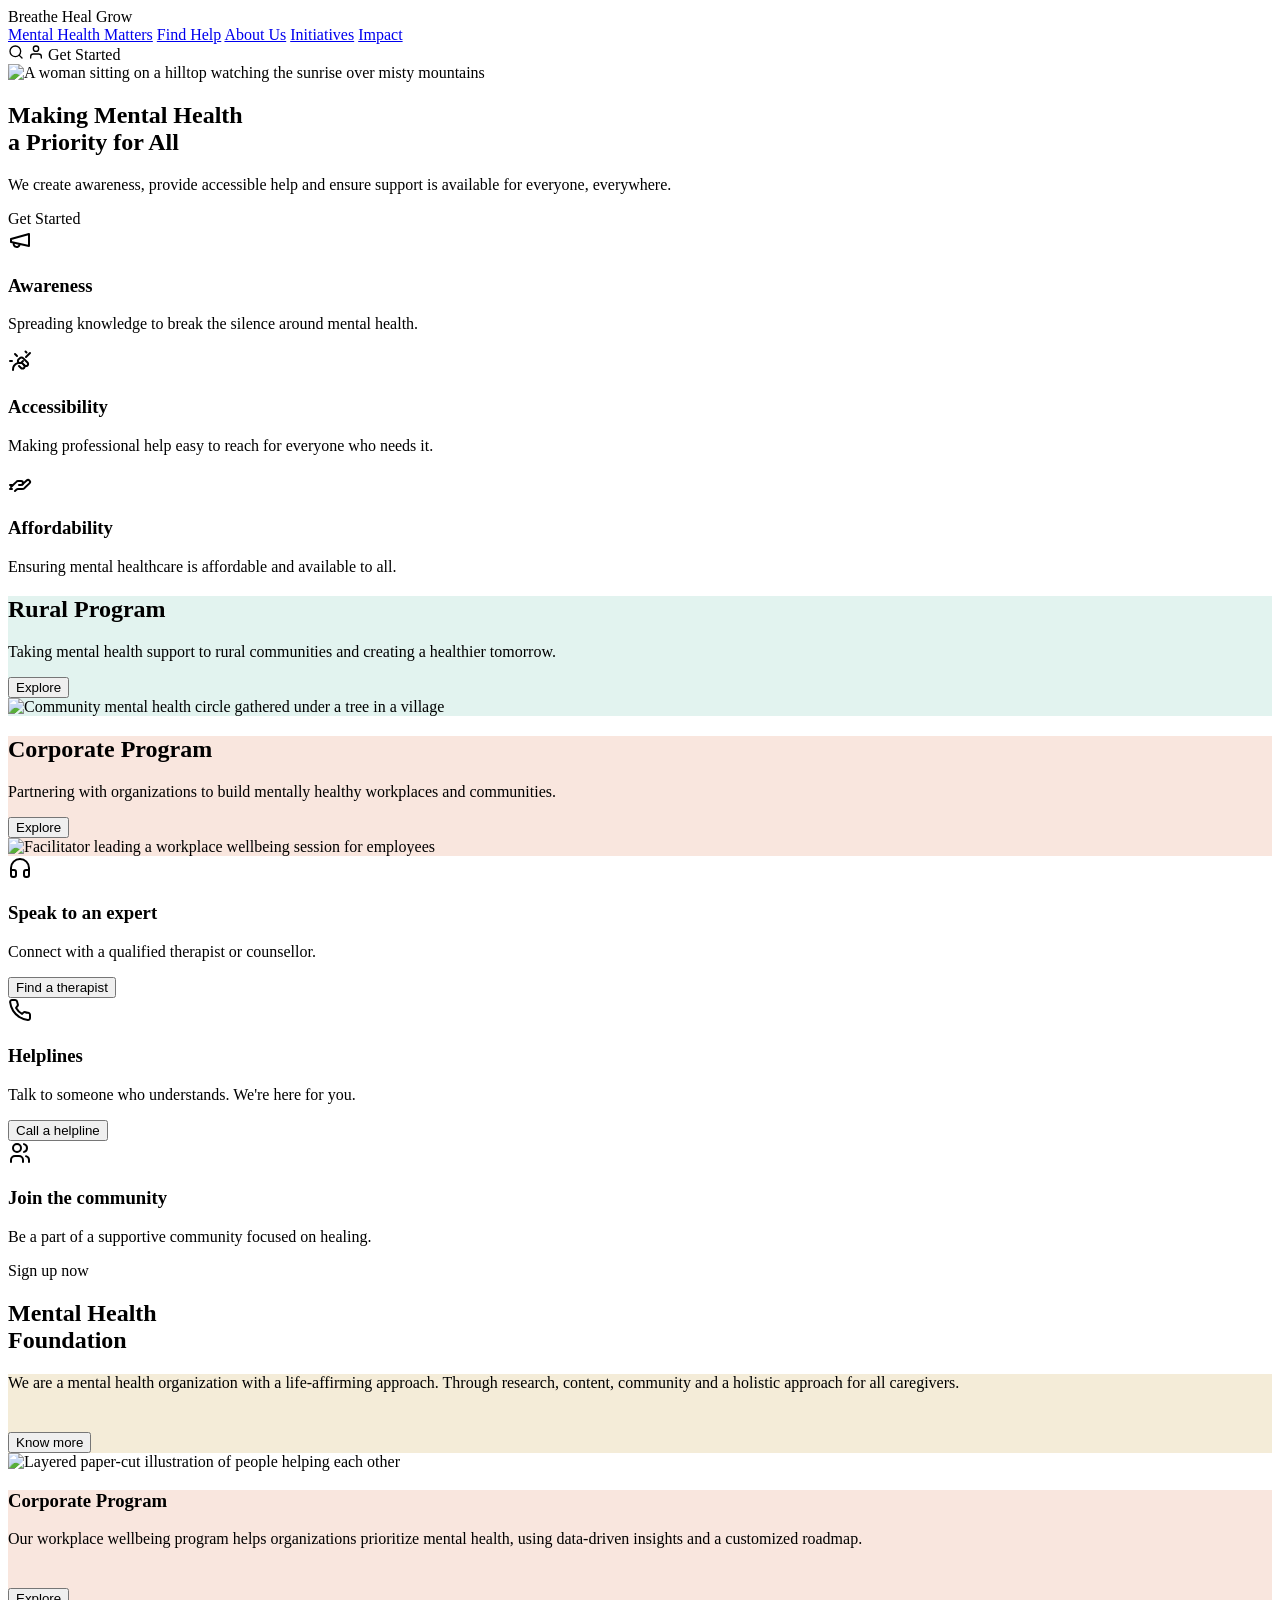
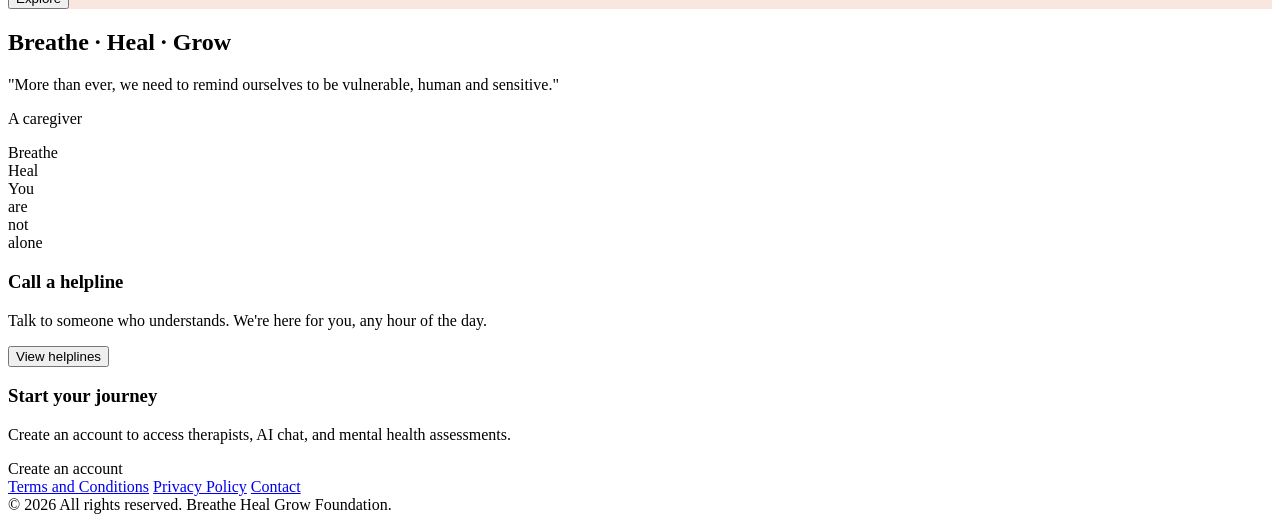
==== src/main/resources/templates/index.html @ 5e3dc205 "added service and controller for landing page and auth" ====
<!DOCTYPE html>
<html lang="en" xmlns:th="http://www.thymeleaf.org">
<head>
  <meta charset="UTF-8" />
  <meta name="viewport" content="width=device-width, initial-scale=1.0" />
  <title>Breathe Heal Grow — Making Mental Health a Priority for All</title>
  <meta name="description" content="Awareness, accessible help and affordable care. Find a therapist, access helplines and take mental health assessments." />
  <link rel="stylesheet" th:href="@{/css/styles.css}" />
</head>
<body>

  <!-- ===== HEADER ===== -->
  <header class="site-header">
    <div class="site-header__inner">
      <a th:href="@{/}" class="wordmark" aria-label="Breathe Heal Grow home">
        <span>Breathe</span>
        <span>Heal</span>
        <span>Grow</span>
      </a>

      <nav class="site-nav">
        <a href="#">Mental Health Matters</a>
        <a href="#">Find Help</a>
        <a href="#">About Us</a>
        <a href="#">Initiatives</a>
        <a href="#">Impact</a>
      </nav>

      <div class="header-actions">
        <svg class="header-icon" xmlns="http://www.w3.org/2000/svg" width="16" height="16" viewBox="0 0 24 24" fill="none" stroke="currentColor" stroke-width="2" stroke-linecap="round" stroke-linejoin="round"><circle cx="11" cy="11" r="8"/><line x1="21" y1="21" x2="16.65" y2="16.65"/></svg>
        <a th:href="@{/auth}" aria-label="Login or register">
          <svg class="header-icon" xmlns="http://www.w3.org/2000/svg" width="16" height="16" viewBox="0 0 24 24" fill="none" stroke="currentColor" stroke-width="2" stroke-linecap="round" stroke-linejoin="round"><path d="M20 21v-2a4 4 0 0 0-4-4H8a4 4 0 0 0-4 4v2"/><circle cx="12" cy="7" r="4"/></svg>
        </a>
        <a th:href="@{/auth}" class="btn btn-coral">Get Started</a>
      </div>
    </div>
  </header>

  <!-- ===== TOAST (flash messages) ===== -->
  <div th:if="${success}" class="toast toast--success show" th:text="${success}"></div>

  <!-- ===== HERO ===== -->
  <section class="hero">
    <img th:src="@{/images/hero-calm.jpg}" alt="A woman sitting on a hilltop watching the sunrise over misty mountains" class="hero__img" />
    <div class="hero__overlay"></div>
    <div class="hero__content">
      <div class="container">
        <div class="hero__text fade-up">
          <h1 class="hero__title">Making Mental Health<br/>a Priority for All</h1>
          <p class="hero__desc">We create awareness, provide accessible help and ensure support is available for everyone, everywhere.</p>
          <a th:href="@{/auth}" class="btn btn-coral hero__cta">Get Started</a>
        </div>
      </div>
    </div>
  </section>

  <!-- ===== PILLARS ===== -->
  <section class="pillars">
    <div class="container">
      <div class="pillars__grid">
        <div class="pillar fade-up fade-up-d1">
          <span class="pillar__icon bg-mint text-teal">
            <svg xmlns="http://www.w3.org/2000/svg" width="24" height="24" viewBox="0 0 24 24" fill="none" stroke="currentColor" stroke-width="2" stroke-linecap="round" stroke-linejoin="round"><path d="m3 11 18-5v12L3 14v-3z"/><path d="M11.6 16.8a3 3 0 1 1-5.8-1.6"/></svg>
          </span>
          <div>
            <h3 class="eyebrow text-teal pillar__title">Awareness</h3>
            <p class="pillar__body">Spreading knowledge to break the silence around mental health.</p>
          </div>
        </div>

        <div class="pillar fade-up fade-up-d2">
          <span class="pillar__icon bg-blush text-coral">
            <svg xmlns="http://www.w3.org/2000/svg" width="24" height="24" viewBox="0 0 24 24" fill="none" stroke="currentColor" stroke-width="2" stroke-linecap="round" stroke-linejoin="round"><path d="m11 17 2 2a1 1 0 1 0 3-3"/><path d="m14 14 2.5 2.5a1 1 0 1 0 3-3l-3.88-3.88a3 3 0 0 0-4.24 0l-.88.88a1 1 0 1 0 3 3l1.5-1.5"/><path d="m18 8 4-4"/><path d="m17.5 2.5 1 1"/><path d="M2 12h2"/><path d="m7 5 2 2"/><path d="M5 21a7 7 0 0 1 5-7"/></svg>
          </span>
          <div>
            <h3 class="eyebrow text-coral pillar__title">Accessibility</h3>
            <p class="pillar__body">Making professional help easy to reach for everyone who needs it.</p>
          </div>
        </div>

        <div class="pillar fade-up fade-up-d3">
          <span class="pillar__icon bg-sand text-gold">
            <svg xmlns="http://www.w3.org/2000/svg" width="24" height="24" viewBox="0 0 24 24" fill="none" stroke="currentColor" stroke-width="2" stroke-linecap="round" stroke-linejoin="round"><path d="M11 14h2a2 2 0 1 0 0-4h-3c-.6 0-1.1.2-1.4.6L3 16"/><path d="m7 20 1.6-1.4c.3-.4.8-.6 1.4-.6h4c1.1 0 2.1-.4 2.8-1.2l4.6-4.4a2 2 0 0 0-2.75-2.91l-4.2 3.9"/><path d="M2 14h2"/><path d="M2 18h2"/></svg>
          </span>
          <div>
            <h3 class="eyebrow text-gold pillar__title">Affordability</h3>
            <p class="pillar__body">Ensuring mental healthcare is affordable and available to all.</p>
          </div>
        </div>
      </div>
    </div>
  </section>

  <!-- ===== PROGRAMS ===== -->
  <section class="programs">
    <div class="container">
      <div class="programs__grid">
        <article class="program-card" style="background-color: rgba(197,232,224,0.5);">
          <div class="program-card__body rule-teal">
            <h2 class="program-card__title text-teal">Rural Program</h2>
            <p class="program-card__desc">Taking mental health support to rural communities and creating a healthier tomorrow.</p>
            <button type="button" class="btn btn-teal program-card__cta">Explore</button>
          </div>
          <img th:src="@{/images/rural-program.jpg}" alt="Community mental health circle gathered under a tree in a village" class="program-card__img" loading="lazy" />
        </article>

        <article class="program-card" style="background-color: rgba(245,213,200,0.6);">
          <div class="program-card__body rule-coral">
            <h2 class="program-card__title text-coral">Corporate Program</h2>
            <p class="program-card__desc">Partnering with organizations to build mentally healthy workplaces and communities.</p>
            <button type="button" class="btn btn-coral program-card__cta">Explore</button>
          </div>
          <img th:src="@{/images/corporate-program.jpg}" alt="Facilitator leading a workplace wellbeing session for employees" class="program-card__img" loading="lazy" />
        </article>
      </div>
    </div>
  </section>

  <!-- ===== GET HELP BAND ===== -->
  <section class="help-band">
    <div class="container">
      <div class="help-band__grid">
        <div class="action-card">
          <span class="action-card__icon bg-mint text-teal">
            <svg xmlns="http://www.w3.org/2000/svg" width="24" height="24" viewBox="0 0 24 24" fill="none" stroke="currentColor" stroke-width="2" stroke-linecap="round" stroke-linejoin="round"><path d="M3 14h3a2 2 0 0 1 2 2v3a2 2 0 0 1-2 2H5a2 2 0 0 1-2-2v-7a9 9 0 0 1 18 0v7a2 2 0 0 1-2 2h-1a2 2 0 0 1-2-2v-3a2 2 0 0 1 2-2h3"/></svg>
          </span>
          <div>
            <h3 class="eyebrow text-teal action-card__title">Speak to an expert</h3>
            <p class="action-card__body">Connect with a qualified therapist or counsellor.</p>
            <button type="button" class="btn btn-teal action-card__cta">Find a therapist</button>
          </div>
        </div>

        <div class="action-card">
          <span class="action-card__icon bg-blush text-coral">
            <svg xmlns="http://www.w3.org/2000/svg" width="24" height="24" viewBox="0 0 24 24" fill="none" stroke="currentColor" stroke-width="2" stroke-linecap="round" stroke-linejoin="round"><path d="M22 16.92v3a2 2 0 0 1-2.18 2 19.79 19.79 0 0 1-8.63-3.07 19.5 19.5 0 0 1-6-6 19.79 19.79 0 0 1-3.07-8.67A2 2 0 0 1 4.11 2h3a2 2 0 0 1 2 1.72c.13.81.36 1.6.65 2.36a2 2 0 0 1-.45 2.11L8.09 9.91a16 16 0 0 0 6 6l1.27-1.27a2 2 0 0 1 2.11-.45c.76.29 1.55.52 2.36.65A2 2 0 0 1 22 16.92z"/></svg>
          </span>
          <div>
            <h3 class="eyebrow text-coral action-card__title">Helplines</h3>
            <p class="action-card__body">Talk to someone who understands. We're here for you.</p>
            <button type="button" class="btn btn-coral action-card__cta">Call a helpline</button>
          </div>
        </div>

        <div class="action-card">
          <span class="action-card__icon bg-sand text-gold">
            <svg xmlns="http://www.w3.org/2000/svg" width="24" height="24" viewBox="0 0 24 24" fill="none" stroke="currentColor" stroke-width="2" stroke-linecap="round" stroke-linejoin="round"><path d="M9 11a4 4 0 1 0 0-8 4 4 0 0 0 0 8z"/><path d="M3 21v-2a4 4 0 0 1 4-4h4a4 4 0 0 1 4 4v2"/><path d="M16 3.13a4 4 0 0 1 0 7.75"/><path d="M21 21v-2a4 4 0 0 0-3-3.85"/></svg>
          </span>
          <div>
            <h3 class="eyebrow text-gold action-card__title">Join the community</h3>
            <p class="action-card__body">Be a part of a supportive community focused on healing.</p>
            <a th:href="@{/auth}" class="btn btn-gold action-card__cta">Sign up now</a>
          </div>
        </div>
      </div>
    </div>
  </section>

  <!-- ===== FOUNDATION ===== -->
  <section class="foundation">
    <div class="container">
      <h2 class="foundation__title rule-coral">Mental Health<br/>Foundation</h2>
      <div class="foundation__grid">
        <div class="foundation__card" style="background-color: rgba(240,228,200,0.7);">
          <p>We are a mental health organization with a life-affirming approach. Through research, content, community and a holistic approach for all caregivers.</p>
          <button type="button" class="btn btn-coral" style="margin-top:1.5rem;">Know more</button>
        </div>
        <img th:src="@{/images/paper-community.jpg}" alt="Layered paper-cut illustration of people helping each other" class="foundation__img" loading="lazy" />
        <div class="foundation__card" style="background-color: rgba(245,213,200,0.6);">
          <h3>Corporate Program</h3>
          <p style="margin-top:0.75rem;">Our workplace wellbeing program helps organizations prioritize mental health, using data-driven insights and a customized roadmap.</p>
          <button type="button" class="btn btn-outline-coral" style="margin-top:1.5rem;">Explore</button>
        </div>
      </div>
    </div>
  </section>

  <!-- ===== QUOTE MOSAIC ===== -->
  <section>
    <div class="container">
      <h2 class="mosaic__heading">Breathe · Heal · Grow</h2>
    </div>
    <div class="mosaic__grid">
      <div class="mosaic__cell mosaic__cell--quote bg-teal">
        <p>"More than ever, we need to remind ourselves to be vulnerable, human and sensitive."</p>
        <p class="mosaic__author">A caregiver</p>
      </div>
      <div class="mosaic__cell bg-blush" style="align-items:flex-end;">
        <span class="mosaic__word">Breathe</span>
      </div>
      <div class="mosaic__cell bg-sky" style="align-items:center;justify-content:center;">
        <span class="mosaic__word">Heal</span>
      </div>
      <div class="mosaic__cell mosaic__cell--poem bg-sand">
        <span class="mosaic__word" style="color:var(--coral);align-self:center;">You<br/>are<br/>not<br/>alone</span>
      </div>
    </div>
  </section>

  <!-- ===== HELPLINE STRIP ===== -->
  <section class="helpline-strip">
    <div class="helpline-strip__left">
      <h3>Call a helpline</h3>
      <p>Talk to someone who understands. We're here for you, any hour of the day.</p>
      <button type="button" class="btn">View helplines</button>
    </div>
    <div class="helpline-strip__right">
      <h3 style="color:var(--coral);">Start your journey</h3>
      <p>Create an account to access therapists, AI chat, and mental health assessments.</p>
      <a th:href="@{/auth}" class="btn btn-coral" style="margin-top:1.5rem;">Create an account</a>
    </div>
  </section>

  <!-- ===== FOOTER ===== -->
  <footer>
    <div class="footer-links">
      <div class="footer-links__inner">
        <a href="#">Terms and Conditions</a>
        <a href="#">Privacy Policy</a>
        <a href="#">Contact</a>
      </div>
    </div>
    <div class="footer-bar">© 2026 All rights reserved. Breathe Heal Grow Foundation.</div>
  </footer>

  <!-- Auto-hide toast -->
  <script th:if="${success}">
    setTimeout(function() {
      document.querySelector('.toast').classList.remove('show');
    }, 3500);
  </script>

</body>
</html>
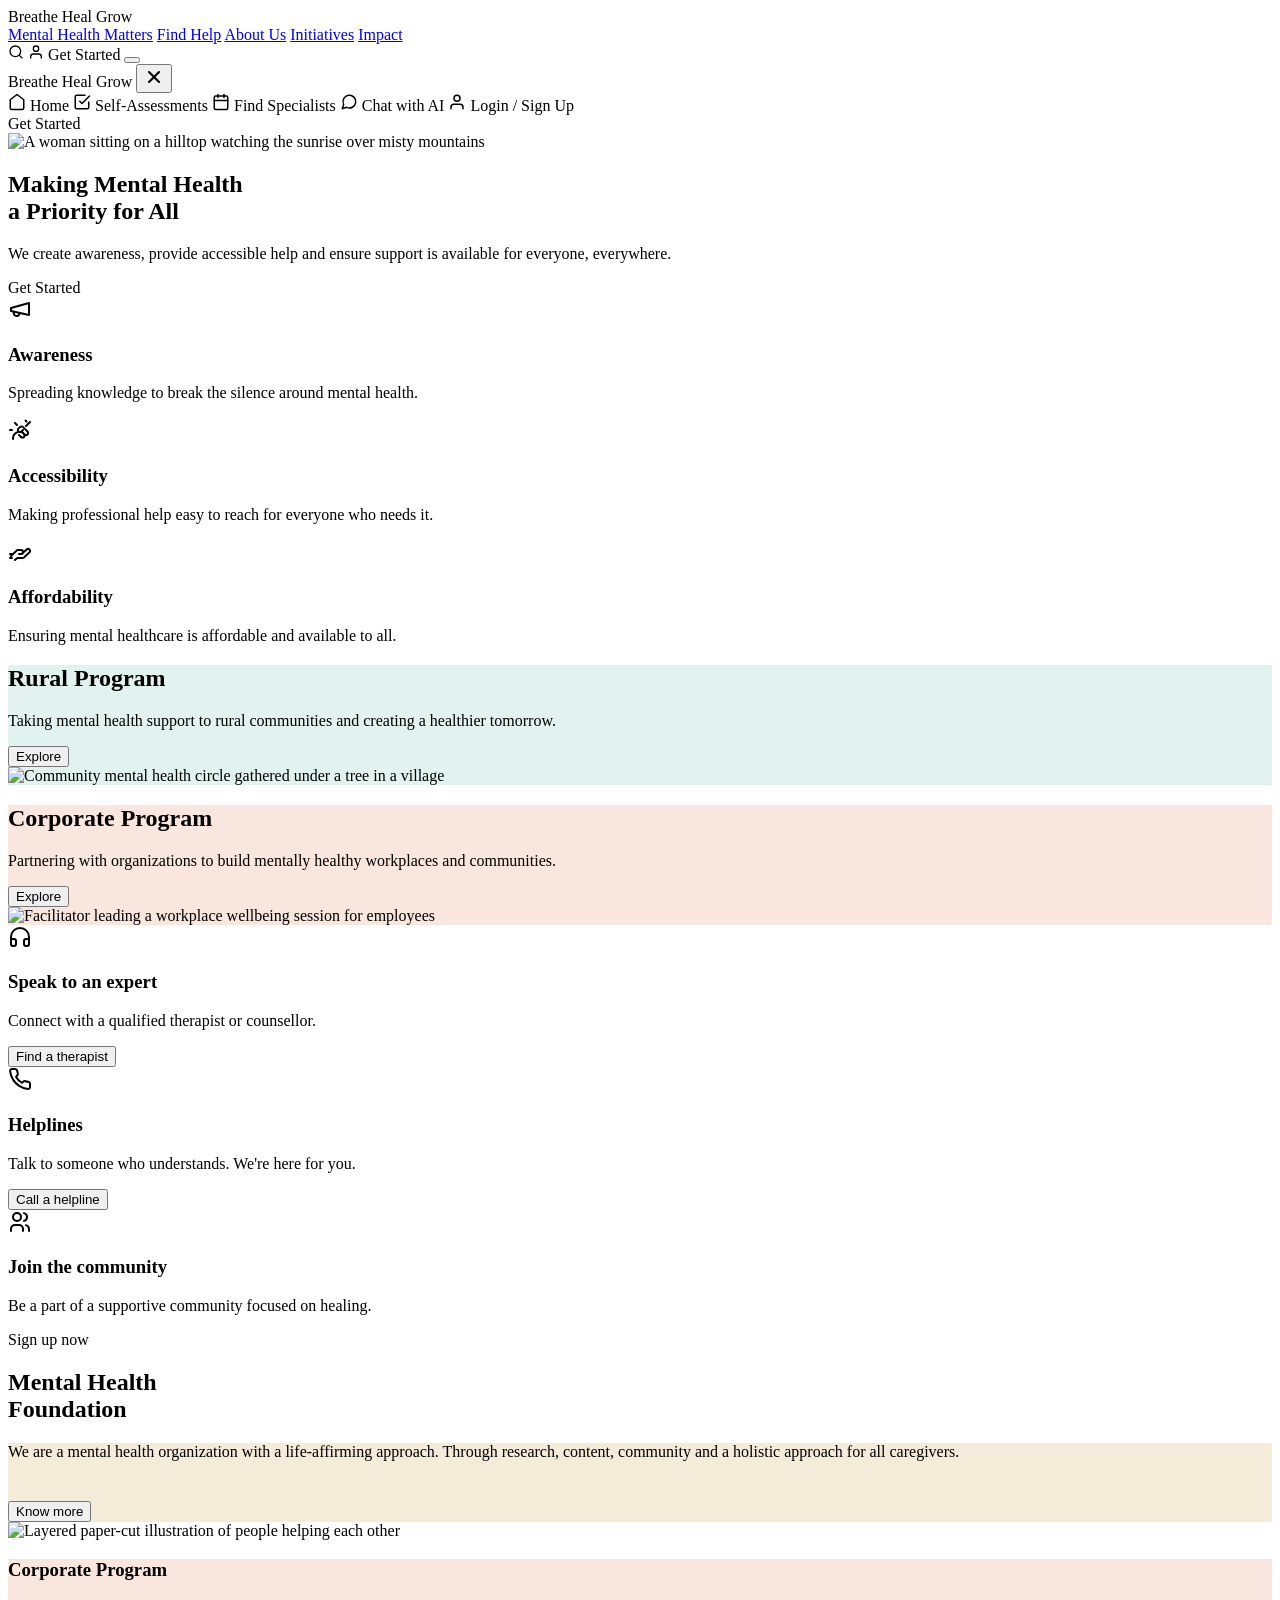
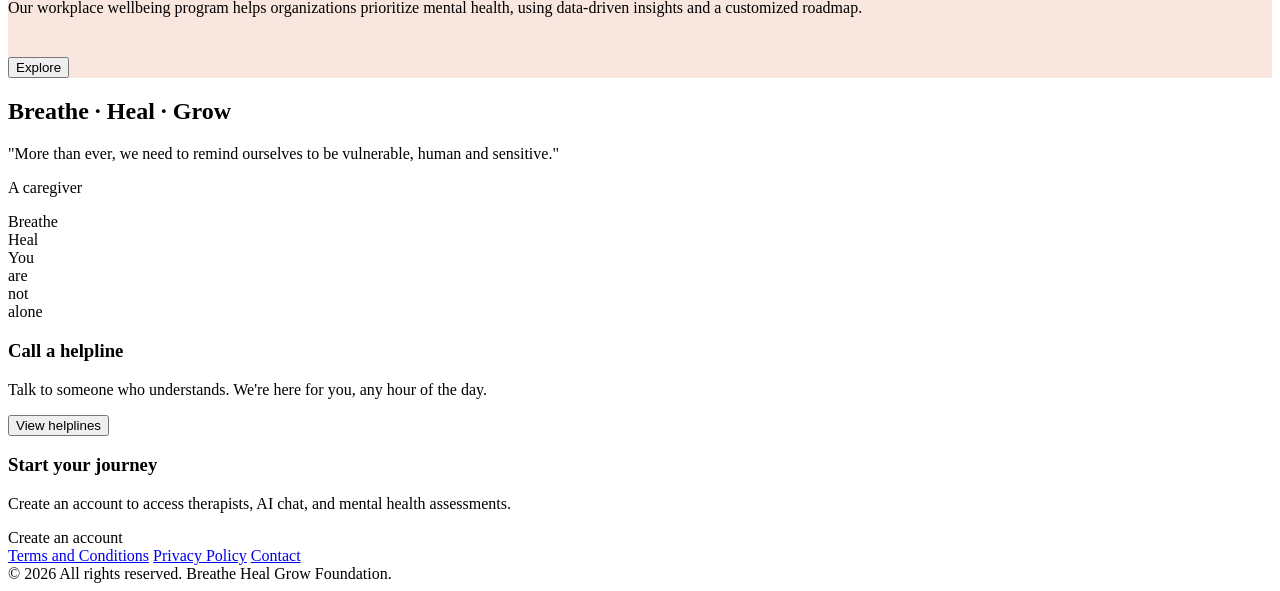
==== commit 69b5d827: "fix(ui): eliminate text overlapping on register form, modernize form fields, and enhance mobile resp" ====
--- a/src/main/resources/templates/index.html
+++ b/src/main/resources/templates/index.html
@@ -32,9 +32,54 @@
           <svg class="header-icon" xmlns="http://www.w3.org/2000/svg" width="16" height="16" viewBox="0 0 24 24" fill="none" stroke="currentColor" stroke-width="2" stroke-linecap="round" stroke-linejoin="round"><path d="M20 21v-2a4 4 0 0 0-4-4H8a4 4 0 0 0-4 4v2"/><circle cx="12" cy="7" r="4"/></svg>
         </a>
         <a th:href="@{/auth}" class="btn btn-coral">Get Started</a>
+        <button type="button" class="nav-toggle" id="navToggle" aria-label="Open navigation menu" aria-expanded="false">
+          <span class="nav-toggle__bar"></span>
+          <span class="nav-toggle__bar"></span>
+          <span class="nav-toggle__bar"></span>
+        </button>
       </div>
     </div>
   </header>
+
+  <!-- ===== MOBILE NAV BACKDROP & DRAWER ===== -->
+  <div class="mobile-nav-backdrop" id="mobileNavBackdrop"></div>
+  <aside class="mobile-nav-drawer" id="mobileNavDrawer" aria-hidden="true">
+    <div class="mobile-nav-drawer__header">
+      <a th:href="@{/}" class="wordmark" aria-label="Breathe Heal Grow home">
+        <span>Breathe</span>
+        <span>Heal</span>
+        <span>Grow</span>
+      </a>
+      <button type="button" class="mobile-nav-close" id="mobileNavClose" aria-label="Close navigation menu">
+        <svg width="20" height="20" viewBox="0 0 24 24" fill="none" stroke="currentColor" stroke-width="2.5" stroke-linecap="round" stroke-linejoin="round"><line x1="18" y1="6" x2="6" y2="18"></line><line x1="6" y1="6" x2="18" y2="18"></line></svg>
+      </button>
+    </div>
+    <nav class="mobile-nav-drawer__links">
+      <a th:href="@{/}" class="mobile-nav-link active">
+        <svg width="18" height="18" viewBox="0 0 24 24" fill="none" stroke="currentColor" stroke-width="2" stroke-linecap="round" stroke-linejoin="round"><path d="M3 9l9-7 9 7v11a2 2 0 0 1-2 2H5a2 2 0 0 1-2-2z"/></svg>
+        <span>Home</span>
+      </a>
+      <a th:href="@{/assessments}" class="mobile-nav-link">
+        <svg width="18" height="18" viewBox="0 0 24 24" fill="none" stroke="currentColor" stroke-width="2" stroke-linecap="round" stroke-linejoin="round"><path d="M9 11l3 3L22 4"/><path d="M21 12v7a2 2 0 0 1-2 2H5a2 2 0 0 1-2-2V5a2 2 0 0 1 2-2h11"/></svg>
+        <span>Self-Assessments</span>
+      </a>
+      <a th:href="@{/appointments/book}" class="mobile-nav-link">
+        <svg width="18" height="18" viewBox="0 0 24 24" fill="none" stroke="currentColor" stroke-width="2" stroke-linecap="round" stroke-linejoin="round"><rect width="18" height="18" x="3" y="4" rx="2" ry="2"/><line x1="16" y1="2" x2="16" y2="6"/><line x1="8" y1="2" x2="8" y2="6"/><line x1="3" y1="10" x2="21" y2="10"/></svg>
+        <span>Find Specialists</span>
+      </a>
+      <a th:href="@{/chat}" class="mobile-nav-link">
+        <svg width="18" height="18" viewBox="0 0 24 24" fill="none" stroke="currentColor" stroke-width="2" stroke-linecap="round" stroke-linejoin="round"><path d="m3 21 1.9-5.7a8.5 8.5 0 1 1 3.8 3.8z"/></svg>
+        <span>Chat with AI</span>
+      </a>
+      <a th:href="@{/auth}" class="mobile-nav-link">
+        <svg width="18" height="18" viewBox="0 0 24 24" fill="none" stroke="currentColor" stroke-width="2" stroke-linecap="round" stroke-linejoin="round"><path d="M20 21v-2a4 4 0 0 0-4-4H8a4 4 0 0 0-4 4v2"/><circle cx="12" cy="7" r="4"/></svg>
+        <span>Login / Sign Up</span>
+      </a>
+    </nav>
+    <div class="mobile-nav-drawer__footer">
+      <a th:href="@{/auth}" class="btn btn-coral" style="width:100%; justify-content:center;">Get Started</a>
+    </div>
+  </aside>
 
   <!-- ===== TOAST (flash messages) ===== -->
   <div th:if="${success}" class="toast toast--success show" th:text="${success}"></div>
@@ -230,5 +275,7 @@
     }, 3500);
   </script>
 
+  <!-- Navigation & Mobile Drawer Script -->
+  <script th:src="@{/js/navigation.js}"></script>
 </body>
 </html>
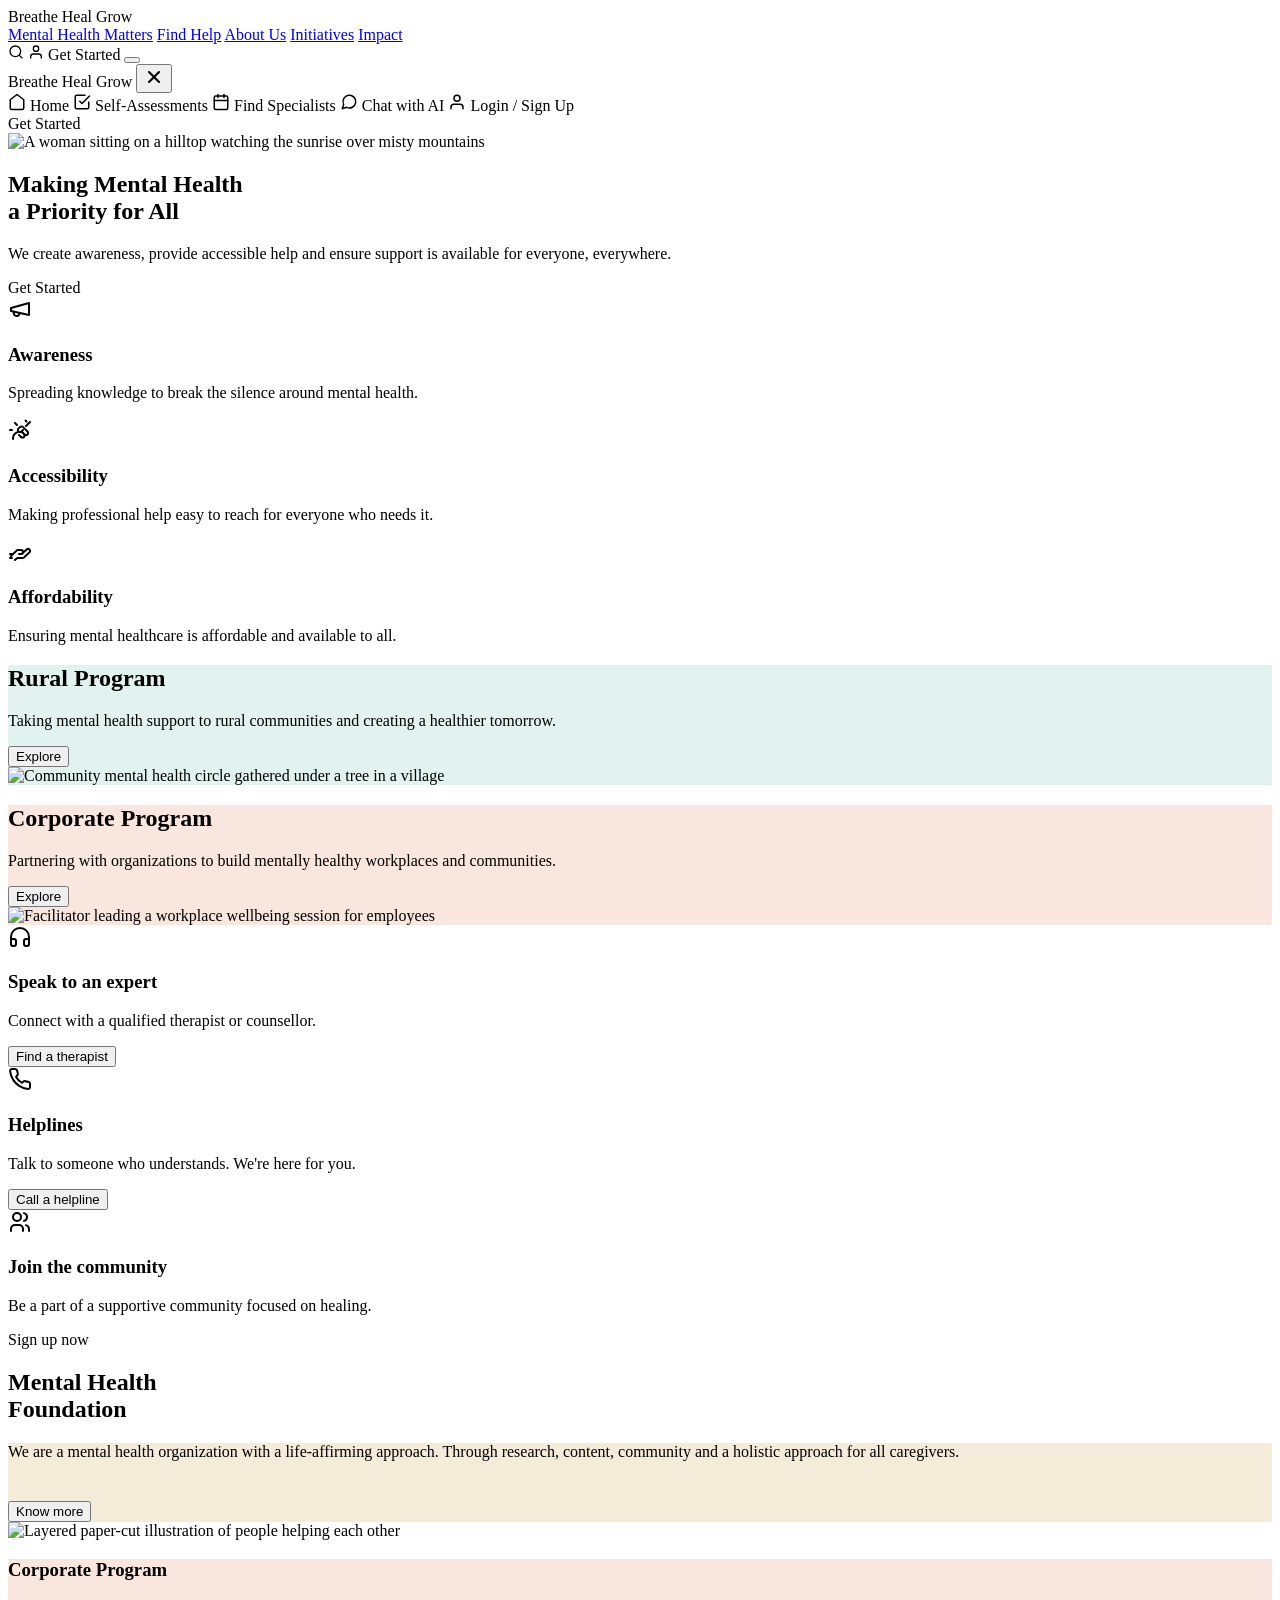
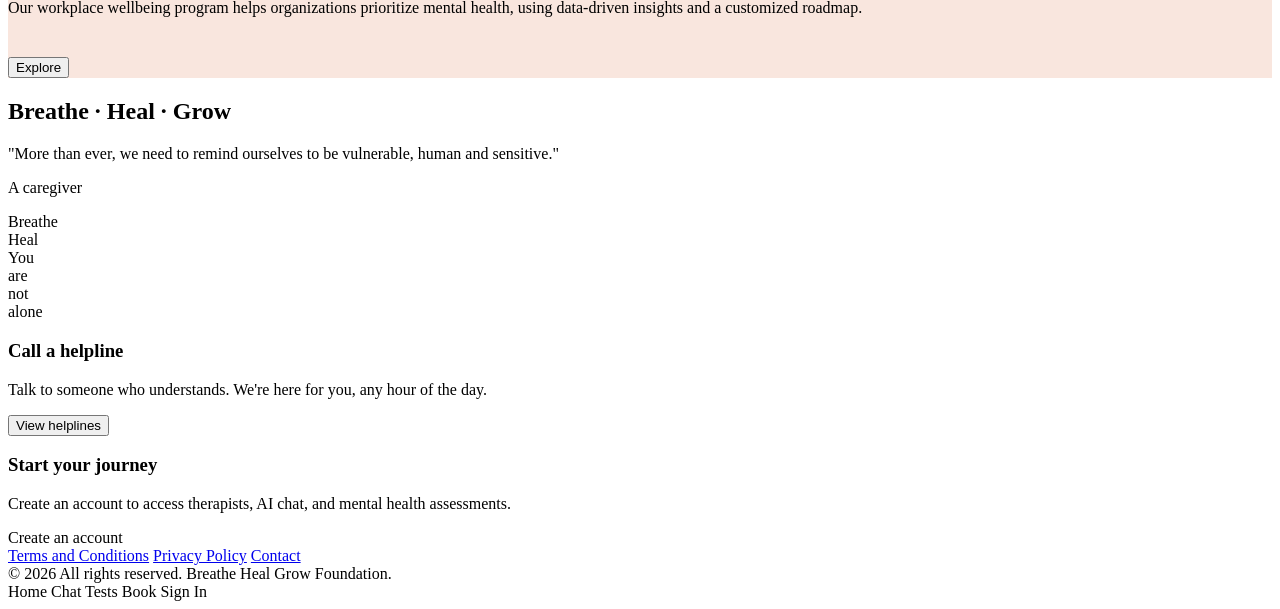
==== commit f5dd92c0: "feat: redesign chat UI with companion guides, unify navigation, and add showcase README" ====
--- a/src/main/resources/templates/index.html
+++ b/src/main/resources/templates/index.html
@@ -5,9 +5,10 @@
   <meta name="viewport" content="width=device-width, initial-scale=1.0" />
   <title>Breathe Heal Grow — Making Mental Health a Priority for All</title>
   <meta name="description" content="Awareness, accessible help and affordable care. Find a therapist, access helplines and take mental health assessments." />
-  <link rel="stylesheet" th:href="@{/css/styles.css}" />
+  <link rel="stylesheet" th:href="@{/css/styles.css(v='3.1')}" />
+  <script th:src="@{/js/lucide.min.js}"></script>
 </head>
-<body>
+<body class="has-bottom-nav">
 
   <!-- ===== HEADER ===== -->
   <header class="site-header">
@@ -275,7 +276,36 @@
     }, 3500);
   </script>
 
+  <!-- ===== MOBILE BOTTOM NAVIGATION ===== -->
+  <nav class="mobile-bottom-nav" aria-label="Quick mobile navigation">
+    <a th:href="@{/}" class="mobile-bottom-nav__item active">
+      <i data-lucide="home"></i>
+      <span>Home</span>
+    </a>
+    <a th:href="@{/chat}" class="mobile-bottom-nav__item">
+      <i data-lucide="message-circle"></i>
+      <span>Chat</span>
+    </a>
+    <a th:href="@{/assessments}" class="mobile-bottom-nav__item">
+      <i data-lucide="check-square"></i>
+      <span>Tests</span>
+    </a>
+    <a th:href="@{/appointments/book}" class="mobile-bottom-nav__item">
+      <i data-lucide="calendar"></i>
+      <span>Book</span>
+    </a>
+    <a th:href="@{/auth}" class="mobile-bottom-nav__item">
+      <i data-lucide="user"></i>
+      <span>Sign In</span>
+    </a>
+  </nav>
+
   <!-- Navigation & Mobile Drawer Script -->
-  <script th:src="@{/js/navigation.js}"></script>
+  <script th:src="@{/js/navigation.js(v='3.1')}"></script>
+  <script>
+    if (window.lucide) {
+      lucide.createIcons();
+    }
+  </script>
 </body>
 </html>
